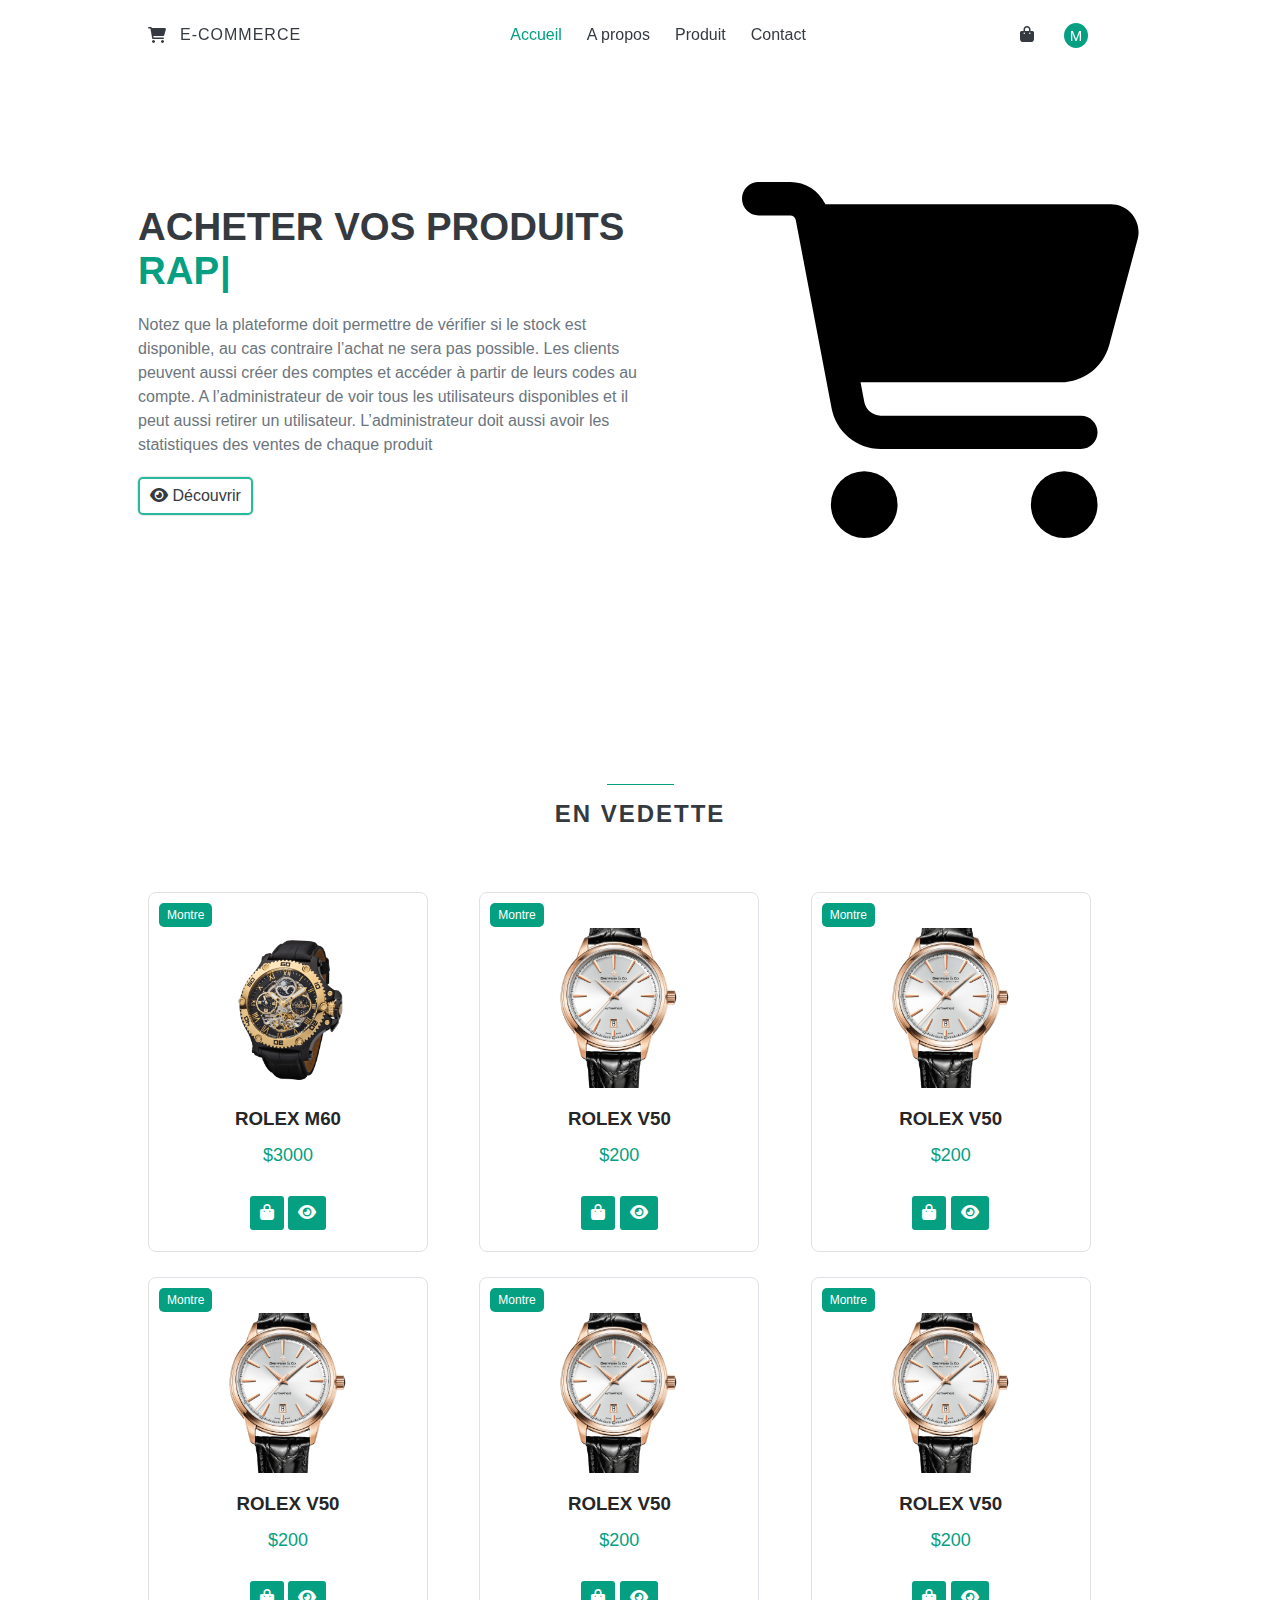
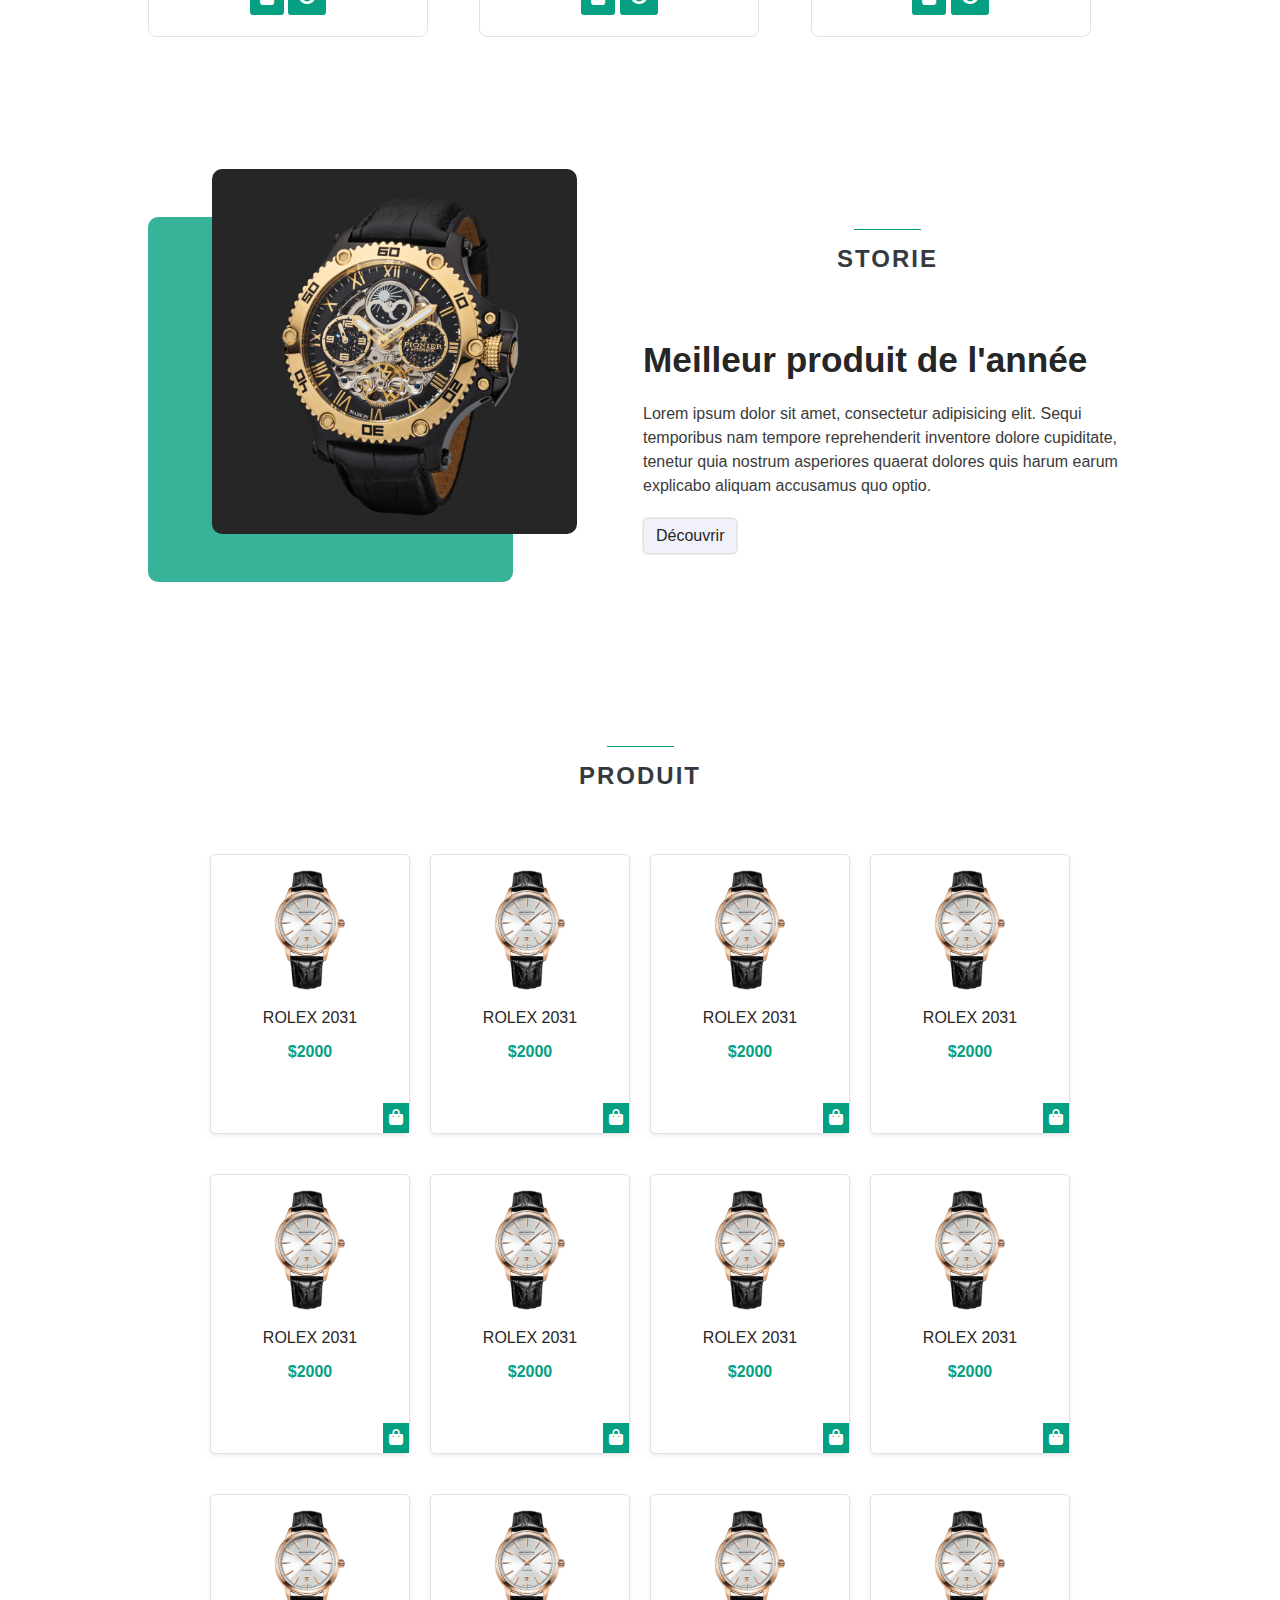
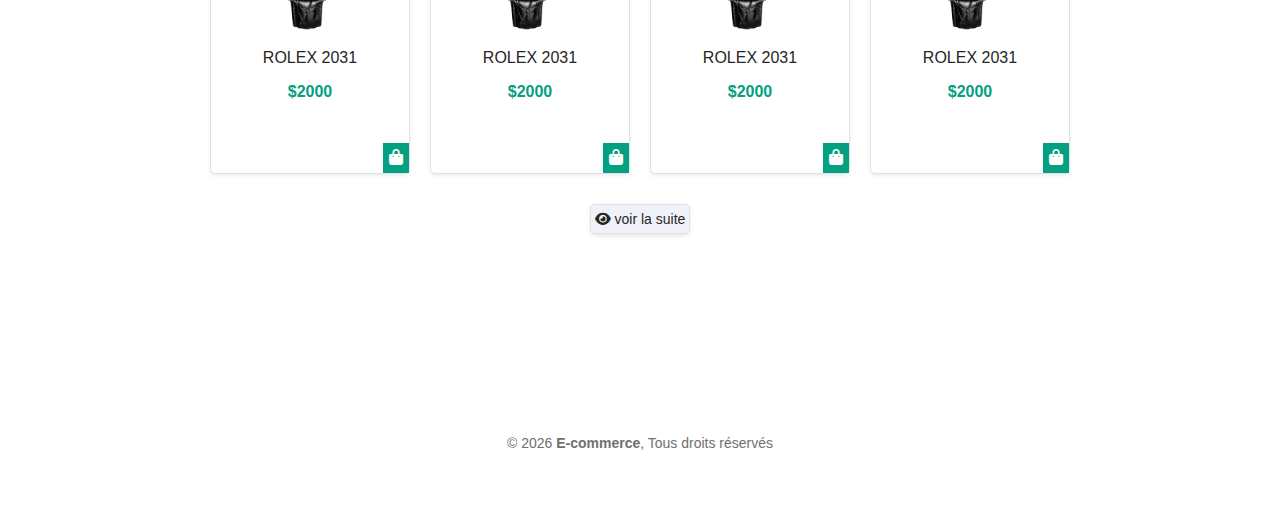
==== index.html @ e6ed991c "create page product" ====
<!DOCTYPE html>
<html lang="fr">
<head>
    <meta charset="UTF-8">
    <meta http-equiv="X-UA-Compatible" content="IE=edge">
    <meta name="viewport" content="width=device-width, initial-scale=1.0">
    <link rel="shortcut icon" href="assets/images/favicon.svg" type="image/x-icon">
    <link rel="stylesheet" href="assets/css/app.css">
    <link rel="stylesheet" href="assets/vendor/fontawesome/css/all.css">
    <title>E-commerce</title>
</head>
<body>
    
    <!-- header -->
    <div class="header" id="header">
        <nav class="nav container">
            <a href="#" class="nav-logo">
                <i class="fa fa-shopping-cart"></i>
                E-commerce
            </a>
            <div class="nav-menu" id="nav-menu">
                <ul class="nav-list">
                    <li class="nav-item"><a href="index.html" class="nav-link active">Accueil</a></li>
                    <li class="nav-item"><a href="about.html" class="nav-link">A propos</a></li>
                    <li class="nav-item"><a href="product.html" class="nav-link">Produit</a></li>
                    <li class="nav-item"><a href="contact.html" class="nav-link">Contact</a></li>
                </ul>

                <div class="nav-close" id="nav-close">
                    <i class="fa fa-xmark" ></i>
                </div>
            </div>
            <div class="nav-btns">
                <a href="" class="nav-shop"><i class="fa fa-shopping-bag"></i></a>
                <a href="" class="nav-login connected">M</a>
                <!-- <i class="fa-solid fa-right-to-bracket"></i> -->
                <div class="nav-toggle" id="nav-toggle">
                    <i class="fa fa-bars"></i>
                </div>
            </div>
        </nav>
    </div>
    <!-- end header -->

    <!-- main -->
    <main class="main" id="main">
        <!-- section home -->
        <section class="section" id="home">
            <div class="home-container container">
                <div class="home-box">
                    <h2>Acheter vos produits <br><span id="typewriter"></span></h2>
                    <p>
                        Notez que la plateforme doit permettre de
                        vérifier si le stock est disponible, au cas contraire
                        l’achat ne sera pas possible. Les clients peuvent
                        aussi créer des comptes et accéder à partir de
                        leurs codes au compte.
                        A l’administrateur de voir tous les utilisateurs
                        disponibles et il peut aussi retirer un utilisateur.
                        L’administrateur doit aussi avoir les statistiques
                        des ventes de chaque produit
                    </p>

                    <a href="" class="discover"><i class="fa fa-eye"></i> Découvrir</a>

                </div>
                <div class="home-image">
                    <img src="assets/images/home.svg" alt="">
                </div>
            </div>
        </section>
        <!-- end section home -->

        <!-- section featured -->
        <section class="section" id="featured">
            <div class="section-title">
                <h2>En vedette</h2>
            </div>
            <div class="featured-container container">
               
                <div class="featured" id="featured">
                    <span class="alias">montre</span>
                    <img src="assets/images/home.png" alt="" srcset="">
                    <div class="featured-details">
                        <h3>Rolex m60</h3>
                        <span class="price">$3000</span>
                    </div>
                    <a href="" class="featured-btn"><i class="fa fa-shopping-bag"></i> </a>
                    <a href="" class="featured-btn"><i class="fa fa-eye"></i> </a>
                </div>
                <div class="featured" id="featured">
                    <span class="alias">montre</span>
                    <img src="assets/images/new3.png" alt="" srcset="">
                    <div class="featured-details">
                        <h3>Rolex v50</h3>
                        <span class="price">$200</span>
                    </div>
                    <a href="" class="featured-btn"><i class="fa fa-shopping-bag"></i> </a>
                    <a href="" class="featured-btn"><i class="fa fa-eye"></i> </a>
                </div>
                <div class="featured" id="featured">
                    <span class="alias">montre</span>
                    <img src="assets/images/new3.png" alt="" srcset="">
                    <div class="featured-details">
                        <h3>Rolex v50</h3>
                        <span class="price">$200</span>
                    </div>
                    <a href="" class="featured-btn"><i class="fa fa-shopping-bag"></i> </a>
                    <a href="" class="featured-btn"><i class="fa fa-eye"></i> </a>
                </div>
                <div class="featured" id="featured">
                    <span class="alias">montre</span>
                    <img src="assets/images/new3.png" alt="" srcset="">
                    <div class="featured-details">
                        <h3>Rolex v50</h3>
                        <span class="price">$200</span>
                    </div>
                    <a href="" class="featured-btn"><i class="fa fa-shopping-bag"></i> </a>
                    <a href="" class="featured-btn"><i class="fa fa-eye"></i> </a>
                </div>
                <div class="featured" id="featured">
                    <span class="alias">montre</span>
                    <img src="assets/images/new3.png" alt="" srcset="">
                    <div class="featured-details">
                        <h3>Rolex v50</h3>
                        <span class="price">$200</span>
                    </div>
                    <a href="" class="featured-btn"><i class="fa fa-shopping-bag"></i> </a>
                    <a href="" class="featured-btn"><i class="fa fa-eye"></i> </a>
                </div>
                <div class="featured" id="featured">
                    <span class="alias">montre</span>
                    <img src="assets/images/new3.png" alt="" srcset="">
                    <div class="featured-details">
                        <h3>Rolex v50</h3>
                        <span class="price">$200</span>
                    </div>
                    <a href="" class="featured-btn"><i class="fa fa-shopping-bag"></i> </a>
                    <a href="" class="featured-btn"><i class="fa fa-eye"></i> </a>
                </div>
            </div>
        </section>
        <!-- end featured -->

        <!-- section story -->
        <section class="section" id="story">
            <div class="container story-container">
                
                <div class="story-image">
                    <div class="story-square"></div>
                    <img src="assets/images/home.png" alt="" height="200" width="200">
                </div>
                <div class="story-data">
                    <div class="section-title">
                        <h2>Storie</h2>
                    </div>
                    <h3>Meilleur produit de l'année</h3>
                    <p>Lorem ipsum dolor sit amet, consectetur adipisicing elit. Sequi temporibus nam tempore reprehenderit inventore dolore cupiditate, tenetur quia nostrum asperiores quaerat dolores quis harum earum explicabo aliquam accusamus quo optio.</p>
                    <a href="" class="story-btn">Découvrir</a>
                </div>
            </div>
        </section>
        <!-- end featured -->

        <!-- section product -->
        <section class="section" id="">
            <div class="section-title">
                <h2>Produit</h2>
            </div>
            <div class="product-container container">
                <div class="product" id="product">
                    <img src="assets/images/new3.png" height="100"  width="100"  alt="">
                    <h3>Rolex 2031</h3>
                    <span class="price">$2000</span>
                    <a href="" class="product-btn" id="product-btn"><i class="fa fa-shopping-bag"></i></a>
                </div>
                <div class="product" id="product">
                    <img src="assets/images/new3.png" height="100"  width="100"  alt="">
                    <h3>Rolex 2031</h3>
                    <span class="price">$2000</span>
                    <a href="" class="product-btn" id="product-btn"><i class="fa fa-shopping-bag"></i></a>
                </div>
                <div class="product" id="product">
                    <img src="assets/images/new3.png" height="100"  width="100"  alt="">
                    <h3>Rolex 2031</h3>
                    <span class="price">$2000</span>
                    <a href="" class="product-btn" id="product-btn"><i class="fa fa-shopping-bag"></i></a>
                </div>
                <div class="product" id="product">
                    <img src="assets/images/new3.png" height="100"  width="100"  alt="">
                    <h3>Rolex 2031</h3>
                    <span class="price">$2000</span>
                    <a href="" class="product-btn" id="product-btn"><i class="fa fa-shopping-bag"></i></a>
                </div>
                <div class="product" id="product">
                    <img src="assets/images/new3.png" height="100"  width="100"  alt="">
                    <h3>Rolex 2031</h3>
                    <span class="price">$2000</span>
                    <a href="" class="product-btn" id="product-btn"><i class="fa fa-shopping-bag"></i></a>
                </div>
                <div class="product" id="product">
                    <img src="assets/images/new3.png" height="100"  width="100"  alt="">
                    <h3>Rolex 2031</h3>
                    <span class="price">$2000</span>
                    <a href="" class="product-btn" id="product-btn"><i class="fa fa-shopping-bag"></i></a>
                </div>
                <div class="product" id="product">
                    <img src="assets/images/new3.png" height="100"  width="100"  alt="">
                    <h3>Rolex 2031</h3>
                    <span class="price">$2000</span>
                    <a href="" class="product-btn" id="product-btn"><i class="fa fa-shopping-bag"></i></a>
                </div>
                <div class="product" id="product">
                    <img src="assets/images/new3.png" height="100"  width="100"  alt="">
                    <h3>Rolex 2031</h3>
                    <span class="price">$2000</span>
                    <a href="" class="product-btn" id="product-btn"><i class="fa fa-shopping-bag"></i></a>
                </div>
                <div class="product" id="product">
                    <img src="assets/images/new3.png" height="100"  width="100"  alt="">
                    <h3>Rolex 2031</h3>
                    <span class="price">$2000</span>
                    <a href="" class="product-btn" id="product-btn"><i class="fa fa-shopping-bag"></i></a>
                </div>
                <div class="product" id="product">
                    <img src="assets/images/new3.png" height="100"  width="100"  alt="">
                    <h3>Rolex 2031</h3>
                    <span class="price">$2000</span>
                    <a href="" class="product-btn" id="product-btn"><i class="fa fa-shopping-bag"></i></a>
                </div>
                <div class="product" id="product">
                    <img src="assets/images/new3.png" height="100"  width="100"  alt="">
                    <h3>Rolex 2031</h3>
                    <span class="price">$2000</span>
                    <a href="" class="product-btn" id="product-btn"><i class="fa fa-shopping-bag"></i></a>
                </div>
                <div class="product" id="product">
                    <img src="assets/images/new3.png" height="100"  width="100"  alt="">
                    <h3>Rolex 2031</h3>
                    <span class="price">$2000</span>
                    <a href="" class="product-btn" id="product-btn"><i class="fa fa-shopping-bag"></i></a>
                </div>
                
            </div>
            <!-- <ul class="pagination container">
                <li><a href="" class="active">1</a></li>
                <li><a href="">2</a></li>
                <li><a href="">3</a></li>
                <li><a href="">4</a></li>
            </ul> -->

            <div class="container btn-group text-center">
                <a href=""> <i class="fa fa-eye"></i> voir la suite</a>
            </div>
        </section>
        <!-- end product -->

    </main>



    <footer class="footer section container">
        <span class="copy" id="copy">&copy; <strong>E-commerce</strong>, Tous droits réservés </span>
    </footer>


    <a href="#" class="scroll-to" id="scroll-top"><i class="fa fa-arrow-up"></i></a>

    <script src="assets/vendor/typewriterjs/dist/core.js"></script>

    <script type="text/javascript">
        const instance = new Typewriter('#typewriter', {
          strings: ['rapidement.', 'facilement.', 'simplement.'],
          autoStart: true,
          loop: true
        });
      </script>

    <script src="assets/js/app.js" type="module"></script>
</body>
</html>
---- assets/css/app.css ----
:root {

    --primary: #05a081;
    --border-primary: #26bb9d;
    --light: #f1f2f9;
    --dark: #495057;
    --white: #fff;
    --gray: #343a40;

/* 

    --primary: #2b2b2b;
    --primary: #363636; */
    --dark: #262626; 
    --text-color: #6c757d; 
    --text-color-light: #8c8c8c;
    --body-color: #fcfcfc;
    --container-color: #ffffff;
    --border-color: #dee2e6;


    --font: 'Roboto', 'Poppins', sans-serif;
}

*,
*::before,
*::after {
    margin: 0;
    padding: 0;
    box-sizing: border-box;
}



html {
    scroll-behavior: smooth;
}

body {
    font-family: var(--font);
    color: var(--dark);
    font-size: 16px;
}
  

  
h1,
h2,
h3,
h4,
h5,
h6 {
    font-family: "Inter", sans-serif;
}



ul {
    list-style: none;
}
textarea,
button,
select,
button,
input {
    outline: none;
    border: none;
}

a {
    text-decoration: none;
    color: inherit;
}

button {
    cursor: pointer;
}

img {
    max-width: 100%;
    height: auto;
}

::-webkit-scrollbar {
    width: .6rem;
    background: hsl(0, 0%, 74%);
}

::-webkit-scrollbar-thumb {
    background: hsl(0, 0%, 17%);
}

.container {
    width: calc(100% - 40px);
    padding-left: 20px;
    padding-right: 20px;
    margin-left: auto;
    margin-right: auto;
    max-width: 1024px;
}

.container.bg-light {
    background-color: var(--light);
}

.main {
    overflow: hidden;
}


.section {
    padding-top: 100px;
    padding-bottom: 80px;
}


.text-gray {
    color: var(--gray);
}

.section .section-title {
    position: relative;
    font-size: 1rem;
    margin-bottom: 4rem;
    text-transform: uppercase;
    letter-spacing: 2px;
    text-align: center;
    color: var(--gray) !important;
  }
  
.section .section-title::before {
    content: '';
    position: absolute;
    top: -1rem;
    left: 0;
    right: 0;
    margin: 0 auto;
    width: 67px;
    height: 1px;
    background-color: var(--primary);
  }


.shadow {
    box-shadow: 0 0.5rem 1rem rgba(0, 0, 0, 0.15) !important;
}

.shadow-sm {
    box-shadow: 0 0.125rem 0.25rem rgba(0, 0, 0, 0.075) !important;
}

.shadow-lg {
    box-shadow: 0 1rem 3rem rgba(0, 0, 0, 0.175) !important;
}
  

.header {
    position: fixed;
    width: 100%;
    z-index: 3000;
    left: 0;
    top: 0;
    color: var(--gray);
    transition: 0.6s;
    background-color: inherit;
}

.header.scroll-header {
    background-color: var(--white);
    box-shadow: 0 0.125rem 0.25rem rgba(0, 0, 0, 0.055);
}


.header .nav {
    display: flex;
    align-items: center;
    justify-content: space-between;
    height: 70px;
}

.header .nav .nav-logo {
    text-transform: uppercase;
    font-weight: 500;
    letter-spacing: 1px;
    display: inline-flex;
    align-items: center;
    column-gap: 13px;
    color: inherit;
}

.header .nav-menu {
    justify-self: right;
}

.header .nav .nav-menu .nav-close {
    opacity: 0;
    display: none;
}

.header .nav .nav-menu .nav-list {
    display: flex;
    align-items: center;
    column-gap: 20px;
}


.header .nav .nav-menu .nav-list .nav-item {
    margin-right: 5px;
}

.header .nav .nav-menu .nav-list .nav-item .nav-link {
    font-weight: 500;
    font-size: 16px;
    transition: 0.3s;
}

.header .nav .nav-menu .nav-list .nav-item .nav-link:hover,
.header .nav .nav-menu .nav-list .nav-item .nav-link.active {
    color: var(--primary);
}

.header .nav .nav-menu .nav-list .nav-item .nav-link::first-letter {
    text-transform: capitalize;
}


.header .nav .nav-btns {
    display: flex;
    column-gap: 30px;
    align-items: center;
}

.header .nav .nav-btns a {
    cursor: pointer;
    transition: 0.3s;
}

.header .nav .nav-btns a:hover {
    color: var(--primary);
}

.header .nav .nav-btns .nav-toggle i  {
    cursor: pointer;
    transition: 0.4s;
    opacity: 0;
    visibility: hidden;
}



.header .nav .nav-btns a.connected {
    padding: 4px;
    height: 25px;
    width: 24px;
    border-radius: 50%;
    background-color: var(--primary);
    color: var(--white);
    font-size: 15px;
    display: flex;
    align-items: center;
    justify-content: center;
}

.header .nav .nav-btns a.connected:hover {
    color: var(--white);
}


@media screen and (max-width: 920px) {

    .header .nav .nav-btns .nav-toggle i {
        opacity: 1;
        visibility: visible;
    }

    .header .nav .nav-menu .nav-close {
        display: initial;
        opacity: 1;
        position: absolute;
        top: 25px;
        right: 40px;
        font-size: 20px;
    }

    .header .nav .nav-menu .nav-close i {
        cursor: pointer;
    }

    .header .nav .nav-menu {
        position: fixed;
        background-color: var(--body-color);
        top: 0;
        right: -100%;
        width: 100%;
        height: 100%;
        padding: 6rem 2rem 3.5rem;
        transition: .3s;
    }

    .header .nav .nav-menu .nav-list {
        flex-direction: column;
        column-gap: 0;
        row-gap: 30px;
    }

    .header .nav .nav-menu .nav-list .nav-item .nav-link {
        font-size: 20px;
    }

    .header .nav .nav-menu.show {
        right: 0;
    }

    .header .nav .nav-btns {
        column-gap: 25px;
    }
}

/* home */

.home-container {
    display: flex;
    align-items: center;
    justify-content: space-between;
    column-gap: 20px;
    padding: 10px;
}

.home-container .home-box {
    width: 500px;
}
.home-container .home-image {
    width: 400px;
}

.home-container .home-image img {
    display: block;
    width: 100%;
    height: 500px;
    object-position: center;
    object-fit: contain;
    animation-name: anime-home;
    animation-duration: 1s;
    animation-delay: 1s;
    animation-fill-mode: forwards;
    animation-direction: alternate;
    animation-iteration-count: infinite;
    transition: 0.10s;
}

.home-container .home-box h2 {
    font-size: 2.4rem;
    font-weight: 700;
    color: var(--gray);
    margin-bottom: 20px;
    text-transform: uppercase;
}

.home-container .home-box h2 span {
    color: var(--primary);
}

.home-container .home-box p {
    line-height: 1.5;
    color: var(--text-color);
    margin-bottom: 20px;
}


.home-container .home-box a {
    display: inline-block;
    padding: 8px 10px;
    border-radius: 5px;
    box-shadow: 0 0 1px 1px rgba(0, 0, 0, 0.1);
    border: 2px solid var(--border-primary);
    background-color: var(--white);
    transition: 0.4s;
    color: var(--gray);
}

.home-container .home-box a:hover {
    background-color: var(--primary);
    border-color: var(--border-primary);
    color: var(--white);
}


@media screen and (max-width: 1090px) {
        
    .home-container {
        column-gap: 10px;
        padding: 10px;
        justify-content: space-around;
    }

    .home-container .home-box {
        width: 400px;
    }
    .home-container .home-image {
        width: 300px;
    }
}

@media screen and (max-width: 890px) {

    .home-container .home-box {
        width: 400px;
    }
    .home-container .home-image {
        width: 250px;
    }

    .home-container .home-box h2 {
        font-size: 2.3rem;
    }
}

@media screen and (max-width: 800px) { 
    .home-container {
        column-gap: 0;
        row-gap: 10px;
        justify-content: center;
        flex-direction: column-reverse;
    }

    .home-container .home-image {
        width: 300px;
    }

    .home-container .home-box {
        width: 80%;
    }

    .home-container .home-box h2 {
        text-align: center;
        font-size: 2rem;
    }

}


@media screen and (max-width: 700px) { 
    .home-container .home-image {
        width: 300px;
    }

    .home-container .home-box {
        width: 100%;
    }
}

/*featured */
.featured-container {
    display: grid;
    grid-template-columns: 1fr 1fr 1fr;
    align-items: center;
    justify-content: space-between;
    column-gap: 10px;
    row-gap: 25px;
}

.featured-container .featured {
    width: 280px;
    height: 360px;
    background-color: var(--container-color);
    padding: 20px;
    position: relative;
    border: 1px solid var(--border-color);
    text-align: center;
    transition: 0.3s;
    border-radius: 8px;

}

.featured-container .featured .alias {
    display: inline-block;
    padding: 5px 8px;
    font-size: 12px;
    position: absolute;
    left: 10px;
    top: 10px;
    border-radius: 5px;
    background-color: var(--primary);
    color: var(--white);
}

.featured-container .featured .alias::first-letter {
    text-transform: capitalize;
}

.featured-container .featured img {
    width: 120px;
    height: 160px;
    object-fit: cover;
    object-position: center;
    display: block;
    margin-top: 15px;
    margin-left: auto;
    margin-right: auto;
    margin-bottom: 20px;
}

.featured-container .featured .featured-details h3 {
    color: var(--dark);
    font-weight: bold;
    margin-bottom: 15px;
    text-transform: uppercase;
}

.featured-container .featured .featured-details .price {
    font-size: 18px;
    color: var(--primary);
    margin-bottom: 30px;
    display: block;
}

.featured-container .featured .featured-btn {
    display: inline-block;
    padding: 8px 10px;
    background-color: var(--primary);
    color: var(--white);
    transition: 0.3s;
    margin-bottom: 10px;
    border-radius: 3px;
}

.featured-container .featured:hover {
    box-shadow: 0 0.5rem 1rem rgba(0, 0, 0, 0.15);

}


@media screen and (max-width: 1070px) {
    .featured-container {
        grid-template-columns: 340px 340px;
        justify-content: center;
        justify-items: center;
        row-gap: 25px;
    }
}

@media screen and (max-width: 800px) {
    .featured-container {
        grid-template-columns: 300px 300px;
    }
}

@media screen and (max-width: 670px) {
    .featured-container {
        display: block;
    }

    .featured-container .featured {
        margin-bottom: 30px;
        width: 70%;
        margin-right: auto;
        margin-left: auto;
    }
}

@media screen and (max-width: 600px) {
    .featured-container {
        display: block;
    }

    .featured-container .featured {
        width: 100%;
    }
}


.story-container {
    display: flex;
    justify-content: space-between;
    align-items: center;
    column-gap: 130px;
}

.story-container .story-image {
    position: relative;
    z-index: 10;
}

.story-container .story-image .story-square,
.story-container .story-image img {
    width: 365px;
    height: 365px;
    border-radius: 10px;
}

.story-container .story-image .story-square {
    opacity: 0.80;
    background-color: var(--primary);
}

.story-container .story-image img {
    object-position: center;
    object-fit: contain;
    background-color: var(--dark);
    position: absolute;
    display: block;
    left: 4rem;
    top: -3rem;
}


.story-container .story-data h3 {
    font-size: 2.2rem;
    margin-bottom: 20px;
    line-height: 1.3;
    color: var(--dark);
    font-weight: bold;
}

.story-container .story-data p {
    line-height: 1.5;
    color: var(--dark);
    opacity: 0.90;
    margin-bottom: 20px;
}

.story-container .story-data .story-btn  {
    display: inline-block;
    padding: 8px 12px;
    background-color: var(--light);
    border: 1px solid var(--border-color);
    box-shadow: 0 0 1px 1px rgba(0, 0, 0, 0.080);
    font-size: 16px;
    color: var(--dark);
    font-weight: 500;
    border-radius: 5px;
    transition: 0.5s;
}

.story-container .story-data .story-btn:hover {
    background-color: var(--primary);
    color: var(--white);
    border: 1px solid var(--border-primary);

}

@media screen and (max-width: 1100px) {

    .story-container {
        justify-content: center;
        flex-direction: column-reverse;
        row-gap: 40px;
        column-gap: 0;
    }

    .story-container .story-data {
        margin-bottom: 20px;
    }
}


@media screen and (max-width: 670px) {
    .story-container .story-image .story-square,
    .story-container .story-image img {
        width: 280px;
        height: 280px;
    }
}

.product-container {
    display: flex;
    align-items: center;
    justify-content: center;
    column-gap: 20px;
    row-gap: 40px;
    flex-wrap: wrap;
    margin-bottom: 30px;
}

.product-container .product {
    position: relative;
    width: 200px;
    height: 280px;
    border: 1px solid var(--border-color);
    padding: 15px;
    border-radius: 5px;
    text-align: center;
    background-color: var(--white);
    transition: 0.3s;
    box-shadow: 0 0.125rem 0.25rem rgba(0, 0, 0, 0.075) !important;

}

.product-container .product img {
    width: 100px;
    height: 120px;
    object-fit: contain;
    object-position: center;
    display: inline-block;
    margin-bottom: 15px;
}

.product-container .product h3 {
    font-size: 1rem;
    text-transform: uppercase;
    font-weight: 400;
    margin-bottom: 16px;
    color: var(--dark);
}

.product-container .product .price {
    color: var(--primary);
    font-weight: bold;
}

.product-container .product a {
    position: absolute;
    bottom: 0;right: 0;
    display: block;
    padding: 6px;
    background-color: var(--primary);
    color: var(--white);
}


.product-container .product:hover {
    box-shadow: 0 0 2px 2px rgba(0, 0, 0, 0.1) !important;
}


.border {
    position: relative;
    top: 70px;
    background-color: var(--light);
    height: 60px;
    margin-bottom: 100px;
}



.pagination {
    display: flex;
    align-items: center;
    column-gap: 5px;
}

.pagination a {
    text-align: center;
    color: var(--gray);
    padding: 5px 8px;
    border-radius: 3px;
    background-color: var(--container-color);
    border: 1px solid var(--border-color);
    box-shadow: 0 0.125rem 0.25rem rgba(0, 0, 0, 0.075) !important;
    transition: 0.5s;
}

.pagination a:hover,
.pagination a.active {
    color: var(--white);

    background-color: var(--primary);
}


.btn-group {
    margin-bottom: 20px;
    margin-top: 20px;
}

.btn-group a {
    display: inline-block;
    padding: 6px 4px;
    font-size: 14px;
    background-color: var(--light);
    border-radius: 5px;
    border: 1px solid var(--border-color);
    transition: 0.6s;
    box-shadow: 0 0.105rem 0.25rem rgba(0, 0, 0, 0.1);
}

.btn-group a:hover {
    background-color: var(--primary);
    color: var(--white);
}

.text-center {
    text-align: center;
}


.contact {
    display: flex;
    align-items: center;
    justify-content: center;
    padding: 10px;
}

.contact form {
    width: 80%;
}

.contact form .input-form {
    margin-bottom: 16px;
}

.contact form .input-form label {
    display: block;
    font-size: 15px;
    color: var(--gray);
    margin-bottom: 5px;
}

.contact form .field-contact {
    background-color: var(--white);
    display: block;
    width: 100%;
    border: 1px solid var(--border-color);
    padding: 10px 15px;
    font-size: 15px;
    border-radius: 3px;
    font-family: 'Poppins', sans-serif;
    transition: 0.20s border ease-in;
}

.contact form .field-contact:focus {
    border-color: var(--border-primary);
}

.contact form input {
    border-radius: 2px;
    padding: 10px 12px;
    border: 1px solid var(--border-color);
}

.contact form button {
    padding: 10px 15px;
    background-color: var(--primary);
    border: 1px solid var(--border-primary);
    cursor: pointer;
    color: var(--white);
    border-radius: 5px;
    font-size: 15px;
    transition: 0.4s;
}

.contact form button:hover {
    opacity: 0.80;
}

.contact .form-content form .input-form {
    width: 100%;
}


@media screen and (max-width: 900px) {
    .contact form {
        width: 100%;
    }
}

.form-search {
    display: flex;
    justify-content: center;
    align-items: center;
    margin-bottom: 60px;
    position: relative;

}

.form-search input {
    width: 500px;
    display: block;
    padding-top: 7px;padding-bottom: 7px;
    padding-right: 25px;
    padding-left: 12px;
    background-color: var(--white);
    font-size: 15px;
    font-family: 'Poppins';
    color: var(--dark);
    border: 1px solid var(--border-color);
    transition: 0.6s;
}

.form-search input:focus {
    border-color: var(--border-primary);
}

.form-search button {
    display: block;
    padding: 14px 10px;
    font-size: 16px;
    border-top-right-radius: 5px;
    background-color: var(--primary);
    border: 1px solid var(--border-primary);
    color: var(--white);
}

@media screen and (max-width: 890px) {
    .form-search input {
        width: 70%;
    }
}

.footer {
    text-align: center;
}

.footer .copy {
    font-size: 14px;
    color: #707070;
}

.scroll-to {
    position: fixed;
    display: inline-block;
    padding: 8px 11px;
    box-shadow: 0 0 5px 3px rgba(0, 0, 0, 0.075);
    border-radius: 3px;
    background-color: var(--primary);
    color: var(--white);
    bottom: 20px;
    right: 20px;
    z-index: 300;
    opacity: 0;
    visibility: hidden;
    transition: 0.3s;
}

.scroll-to.active {
    visibility: visible;
    opacity: 1;
}



@keyframes anime-home {

    from {
        transform: translateY(-3px);
    }

    to {
        transform: translateY(3px);
    }
}
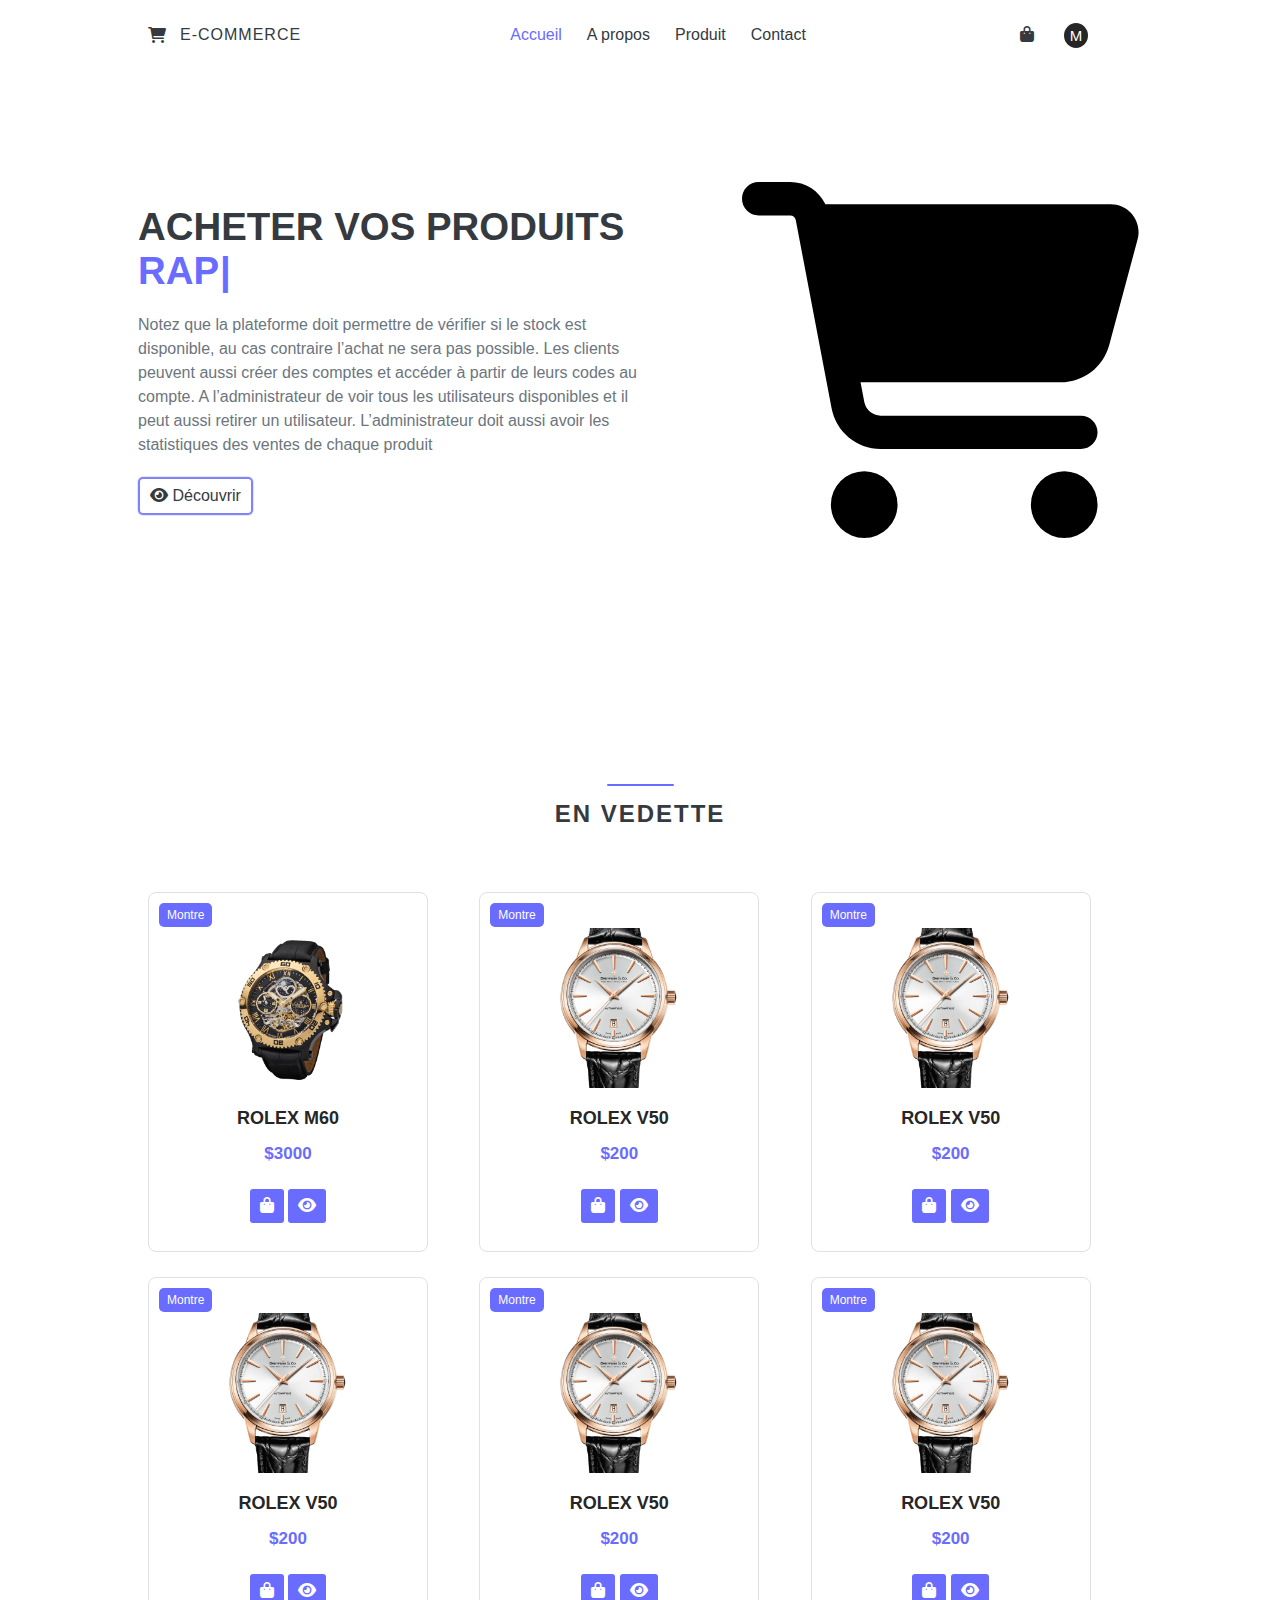
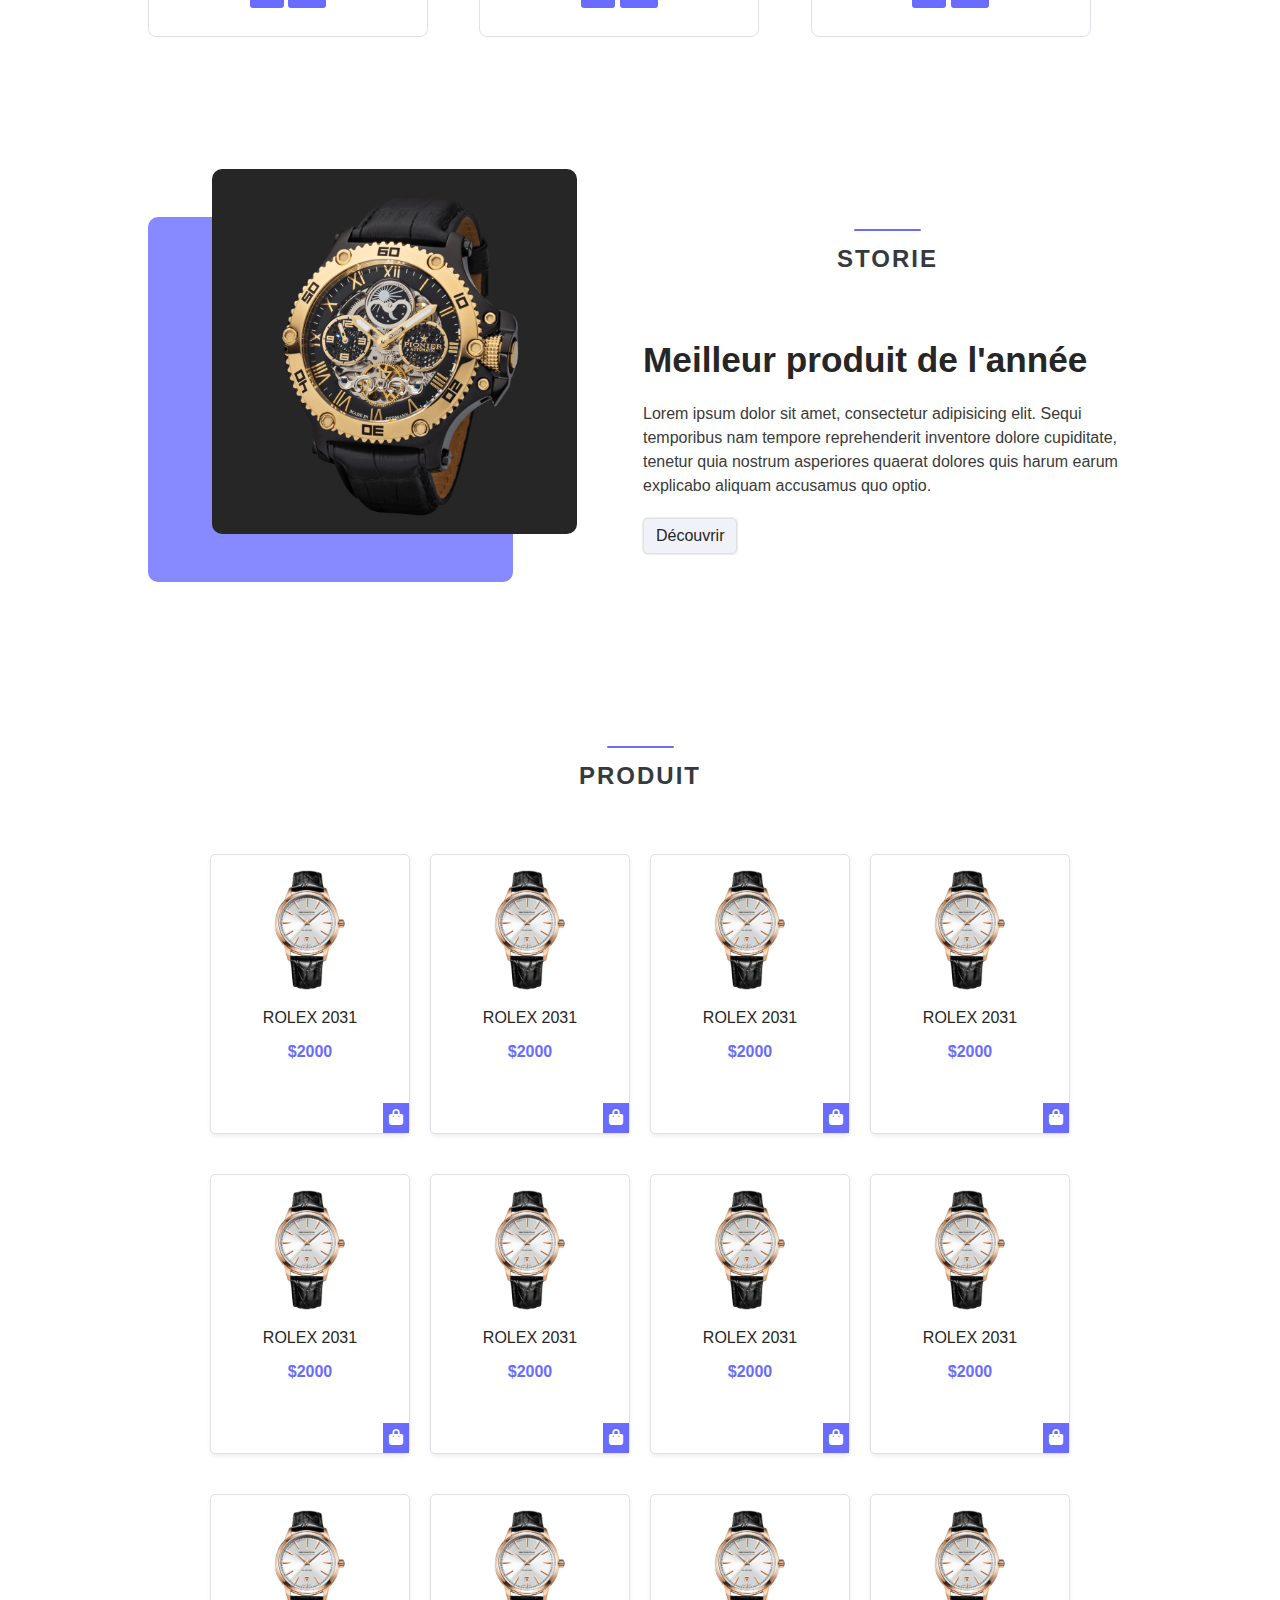
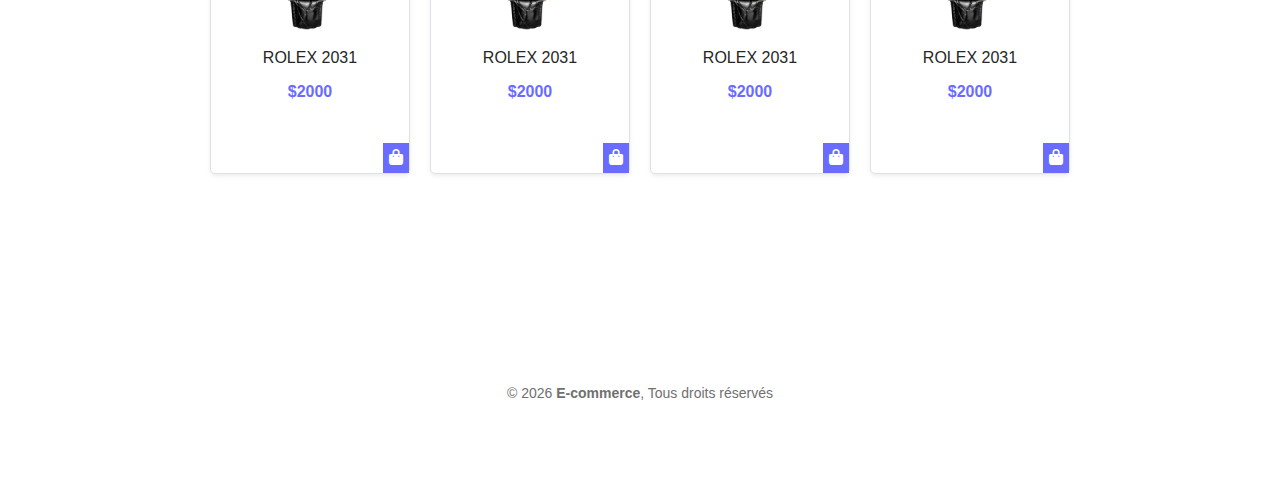
==== commit 24cbf28e: "create cart" ====
--- a/index.html
+++ b/index.html
@@ -7,7 +7,7 @@
     <link rel="shortcut icon" href="assets/images/favicon.svg" type="image/x-icon">
     <link rel="stylesheet" href="assets/css/app.css">
     <link rel="stylesheet" href="assets/vendor/fontawesome/css/all.css">
-    <title>E-commerce</title>
+    <title>E-commerce - Accueil</title>
 </head>
 <body>
     
@@ -31,7 +31,7 @@
                 </div>
             </div>
             <div class="nav-btns">
-                <a href="" class="nav-shop"><i class="fa fa-shopping-bag"></i></a>
+                <a href="cart.html" class="nav-shop"><i class="fa fa-shopping-bag"></i></a>
                 <a href="" class="nav-login connected">M</a>
                 <!-- <i class="fa-solid fa-right-to-bracket"></i> -->
                 <div class="nav-toggle" id="nav-toggle">
@@ -248,10 +248,6 @@
                 <li><a href="">3</a></li>
                 <li><a href="">4</a></li>
             </ul> -->
-
-            <div class="container btn-group text-center">
-                <a href=""> <i class="fa fa-eye"></i> voir la suite</a>
-            </div>
         </section>
         <!-- end product -->
 
--- a/assets/css/app.css
+++ b/assets/css/app.css
@@ -1,7 +1,7 @@
 :root {
 
-    --primary: #05a081;
-    --border-primary: #26bb9d;
+    --primary: #696cff;
+    --border-primary: #696cffd8;
     --light: #f1f2f9;
     --dark: #495057;
     --white: #fff;
@@ -19,7 +19,7 @@
     --border-color: #dee2e6;
 
 
-    --font: 'Roboto', 'Poppins', sans-serif;
+    --font: 'Inter', 'Poppins', sans-serif;
 }
 
 *,
@@ -40,6 +40,7 @@
     font-family: var(--font);
     color: var(--dark);
     font-size: 16px;
+    background-color: var(--white);
 }
   
 
@@ -136,8 +137,9 @@
     right: 0;
     margin: 0 auto;
     width: 67px;
-    height: 1px;
-    background-color: var(--primary);
+    height: 2px;
+    background-color: var(--primary);
+    border-radius: 5px;
   }
 
 
@@ -235,7 +237,8 @@
     transition: 0.3s;
 }
 
-.header .nav .nav-btns a:hover {
+.header .nav .nav-btns a:hover,
+.header .nav .nav-btns a.active {
     color: var(--primary);
 }
 
@@ -253,7 +256,7 @@
     height: 25px;
     width: 24px;
     border-radius: 50%;
-    background-color: var(--primary);
+    background-color: #262626;
     color: var(--white);
     font-size: 15px;
     display: flex;
@@ -505,12 +508,15 @@
     font-weight: bold;
     margin-bottom: 15px;
     text-transform: uppercase;
+    font-size: 18px;
 }
 
 .featured-container .featured .featured-details .price {
-    font-size: 18px;
+    font-size: 17px;
+    font-weight: bold;
+
     color: var(--primary);
-    margin-bottom: 30px;
+    margin-bottom: 25px;
     display: block;
 }
 
@@ -524,11 +530,9 @@
     border-radius: 3px;
 }
 
-.featured-container .featured:hover {
-    box-shadow: 0 0.5rem 1rem rgba(0, 0, 0, 0.15);
-
-}
-
+.featured-container .featured .featured-btn:hover {
+    opacity: 0.80;
+}
 
 @media screen and (max-width: 1070px) {
     .featured-container {
@@ -745,8 +749,7 @@
     padding: 5px 8px;
     border-radius: 3px;
     background-color: var(--container-color);
-    border: 1px solid var(--border-color);
-    box-shadow: 0 0.125rem 0.25rem rgba(0, 0, 0, 0.075) !important;
+    box-shadow: 0 0.125rem 0.25rem rgba(0, 0, 0, 0.075);
     transition: 0.5s;
 }
 
@@ -783,6 +786,154 @@
     text-align: center;
 }
 
+.cart-product .cart {
+    background-color: var(--light);
+    padding: 20px;
+}
+
+.carts {
+    position: relative;
+    width: 100%;
+    display: grid;
+    grid-template-columns: 1fr 250px;
+}
+
+.carts .cart-product {
+    display: flex;
+    column-gap: 20px;
+    row-gap: 40px;
+    row-gap: 16px;
+    align-items: center;
+    flex-wrap: wrap;
+}
+
+.carts .cart-buy {
+    display: block;
+    padding: 20px;
+    background-color: var(--white);
+    width: 100%;
+    height: 180px;
+    box-shadow: 0 0 1px 1px rgba(0, 0, 0, 0.075);
+    border-radius: 10px;
+}
+
+.carts .cart-buy.sticky {
+    position: sticky;
+    top: 20px;
+}
+
+.carts .cart-buy button {
+    padding: 8px 10px;
+    background-color: var(--primary);
+    border-radius: 3px;
+    border: 2px solid var(--border-primary);
+    display: block;
+    font-size: 17px;
+    color: var(--white);
+    width: 100%;
+    font-weight: 500;
+    font-family: 'Inter' sans-serif;
+    transition: 0.5s;
+}
+
+.carts .cart-buy button:hover {
+    opacity: 0.80;
+}
+
+.carts .cart-buy .net {
+    font-size: 16px;
+    color: var(--dark);
+    opacity: 0.80;
+    margin-bottom: 10px;
+}
+
+
+.carts .cart-product  .cart {
+    width: 270px;
+    height: auto;
+    background-color: var(--container-color);
+    padding: 20px;
+    position: relative;
+    border: 1px solid var(--border-color);
+    text-align: left;
+    transition: 0.3s;
+    border-radius: 8px;
+}
+.carts .cart-product  .cart .cart-desc {
+    display: block;
+    width: 90%;
+    margin: 10px auto;
+    font-size: 16px;
+}
+
+.carts .cart-product  .cart .cart-desc .type {
+    font-weight: bold;
+    display: inline-block;
+    margin-right: 10px;
+}
+
+
+
+.carts .cart-product  .cart .alias {
+    display: inline-block;
+    padding: 5px 8px;
+    font-size: 12px;
+    position: absolute;
+    left: 10px;
+    top: 10px;
+    border-radius: 5px;
+    background-color: var(--primary);
+    color: var(--white);
+}
+
+.carts .cart-product  .cart input,
+.carts .cart-product  .cart select {
+    width: 70px;
+    display: inline-block;
+    font-size: 15px;
+    font-family: 'Poppins';
+    padding: 3px 5px;
+    border-radius: 3px;
+    background-color: var(--white);
+    box-shadow: 0 0 1px 1px rgba(0, 0, 0, 0.055);
+}
+
+.carts .cart-product  .cart .alias::first-letter {
+    text-transform: capitalize;
+}
+
+.carts .cart-product  .cart img {
+    width: 120px;
+    height: 160px;
+    object-fit: cover;
+    object-position: center;
+    display: block;
+    margin-top: 15px;
+    margin-left: auto;
+    margin-right: auto;
+    margin-bottom: 20px;
+}
+
+
+.carts .cart-product  .cart .cart-btn {
+    text-align: center;
+    margin-top: 20px;
+}
+
+.carts .cart-product  .cart .cart-btn a {
+    display: inline-block;
+    padding: 8px 10px;
+    background-color: var(--primary);
+    color: var(--white);
+    transition: 0.3s;
+    margin-bottom: 10px;
+    border-radius: 3px;
+}
+
+.carts .cart-product  .cart .cart-btn a:hover {
+    opacity: 0.80;
+}
+
 
 .contact {
     display: flex;
@@ -897,6 +1048,12 @@
     }
 }
 
+.about-desc {
+    line-height: 1.7;
+    color: var(--dark);
+    text-align: justify;
+}
+
 .footer {
     text-align: center;
 }
